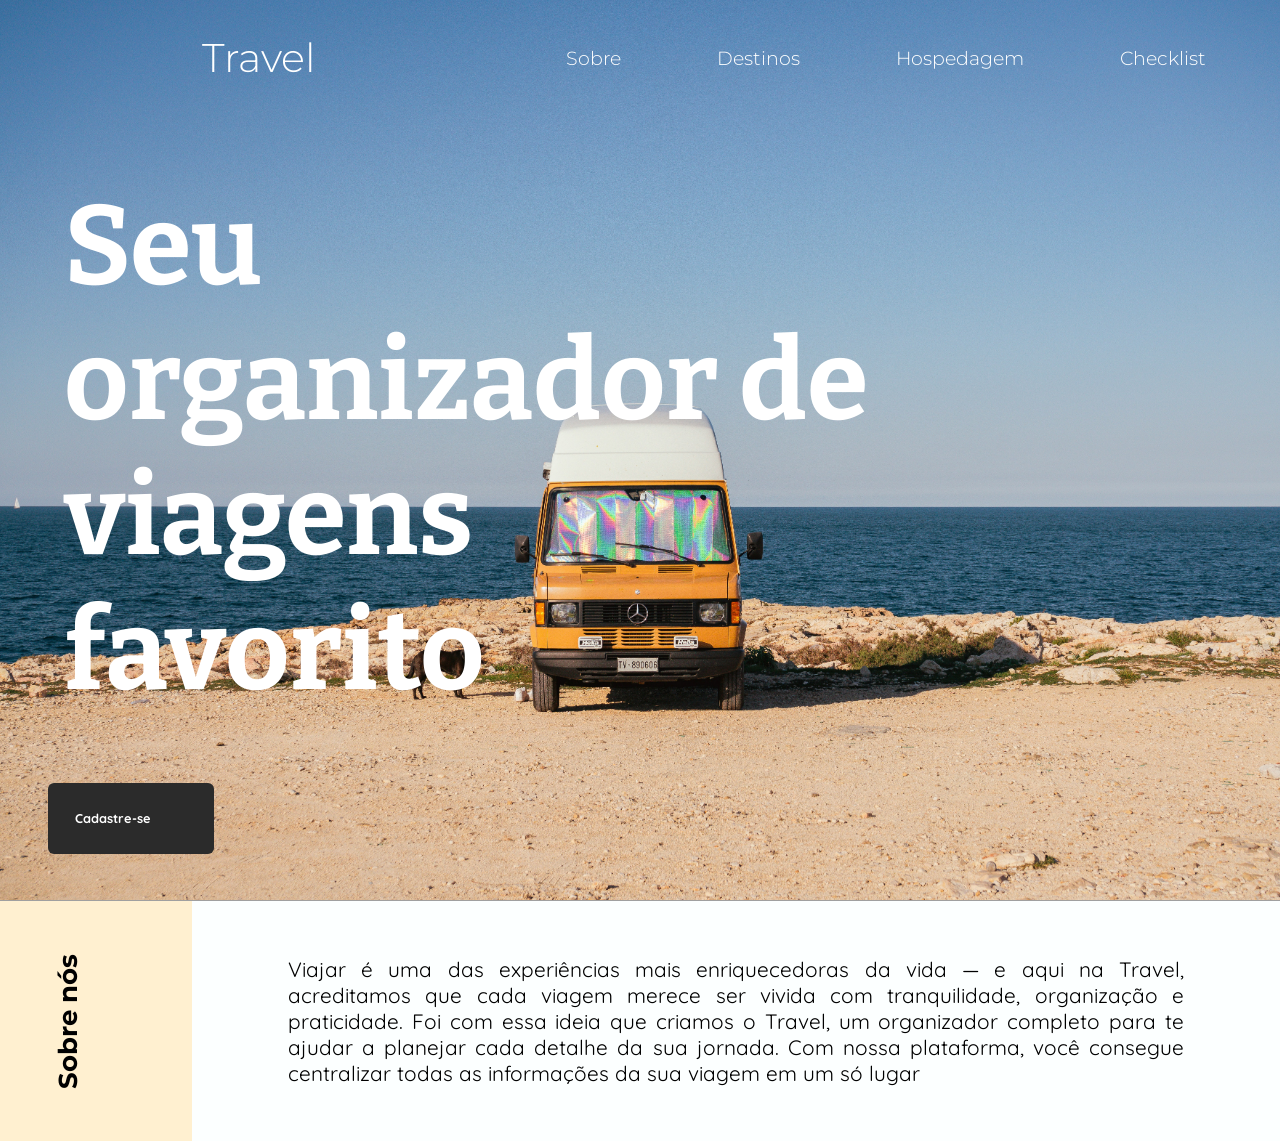
==== index.html @ 61f28c80 "First commit of landing page" ====
<!DOCTYPE html>
<html lang="en">

<head>
    <meta charset="UTF-8">
    <meta name="viewport" content="width=device-width, initial-scale=1.0">
    <link rel="preconnect" href="https://fonts.googleapis.com">
    <link rel="preconnect" href="https://fonts.gstatic.com" crossorigin>
    <link
        href="https://fonts.googleapis.com/css2?family=Bitter:ital,wght@0,100..900;1,100..900&family=Montserrat:ital,wght@0,100..900;1,100..900&family=Quicksand:wght@300..700&display=swap"
        rel="stylesheet">
    <title>Travel</title>
    <link rel="stylesheet" href="styles/index.style.css">
</head>
<body>
    <section id="image-control">
        <header id="main-header">
            <div>
                <h1><a href="index.html">Travel</a></h1>
            </div>
            <a href="#side-drawer" id="menu-button">
                <span></span>
                <span></span>
                <span></span>
            </a>
            <nav>
                <ul>
                    <li><a href="#about-us">Sobre</a></li>
                    <li><a href="">Destinos</a></li>
                    <li><a href="">Hospedagem</a></li>
                    <li><a href="">Checklist</a></li>
                </ul>
            </nav>
        </header>
        <aside id="side-drawer">
            <header>
                <a href="#" id="alter-button">
                    <span></span>
                    <span></span>
                    <span></span>
                </a>
            </header>
            <nav>
                <ul>
                    <li><a href="#about-us">Sobre</a></li>
                    <li><a href="">Destinos</a></li>
                    <li><a href="">Hospedagem</a></li>
                    <li><a href="">Checklist</a></li>
                </ul>
            </nav>
        </aside>
        <main>
            <div id="hero">
                <h2>Seu<br>organizador de<br>viagens<br>favorito</h2>
            </div>
            <div id="login">
                <a href="">Cadastre-se</a>
            </div>
    </section>
    <section id="about-us">
        <div id="blue-section">
            <h3 id="about-title">Sobre nós</h3>
        </div>
        <div id="about-text">
            <p>
                Viajar é uma das experiências mais enriquecedoras da vida
                — e aqui na Travel, acreditamos que cada viagem merece ser vivida com tranquilidade, organização e
                praticidade.
                Foi com essa ideia que criamos o Travel, um organizador completo para te ajudar a planejar cada detalhe
                da sua jornada. Com nossa plataforma,
                você consegue centralizar todas as informações da sua viagem em um só lugar
            </p>
        </div>
    </section>
    </main>
</body>
</html>
---- styles/index.style.css ----
body{
    color: white;
    margin: 0;
    font-family: 'Quicksand', sans-serif;
}

#image-control{
    background-image: url('/images/max-bohme-hvnqLm01za4-unsplash.jpg');
    height: 100vh;
    background-size: cover;
    background-repeat: no-repeat;
    background-position: center;
}

#main-header nav{
    display: none;
}

header{
    height: 4rem;
    display: flex;
    justify-content: space-between;
    align-items: center;
    padding: 5%;
}

a{
    text-decoration: none;
    color: inherit;
}

#main-header a{
    color: inherit;
    font-family: 'Montserrat', sans-serif;
    font-weight: 300;
    padding: 1rem;  
    font-size: 2rem;
}

#hero{
    padding: 1.5rem;
    padding-top: 0;
    animation-name: slide-in;
    animation-duration: 2s;
}

#login a{
    background-color: rgb(43, 43, 43);
    width: 4.2rem;
    padding: 1.3rem;
    border-radius: 6px;
    margin-left: 1rem;
    height: 1rem;
    font-size: 0.7rem;
    text-align: center;
    font-weight: bold;
    display: flex;
    align-items: center;
    animation-name: slide-in;
    animation-duration: 2s;
}

h2{
    font-family: 'Bitter',sans-serif;
    font-weight: bold;
    font-size: 3rem;
    margin: 0;
}

#menu-button{
    display: flex;
    width: 3rem;
    height: 2.5rem;
    flex-direction: column;
    justify-content: space-around;
}

#menu-button span{
    width: 100%;
    height: 2px;
    background-color: white;
}

#alter-button{
    display: flex;
    width: 1rem;
    height: 2.5rem;
    flex-direction: column;
    justify-content: space-around;
    padding: 0;
}

#alter-button span{
    width: 100%;
    height: 2px;
    background-color: rgb(0, 0, 0);
}

#side-drawer header{
    width: 100%;
    justify-content: end;
    padding: 3rem;
    box-sizing: border-box;
    padding-bottom: 0;
}

#side-drawer{
    width: 100%;
    height: 50%;
    background-color: rgb(255, 255, 255);
    position: fixed;
    top: 0;
    left: 0;
    border-radius: 0 0 6px 6px;
    transform: translateY(-20px);
    transition: opacity 0.4s ease, transform 0.4s ease;
    opacity: 0;
    pointer-events: none;
}

#side-drawer:target{
    display: block;
    transform: translateY(0);
    pointer-events: auto;
    opacity: 1;
}

#side-drawer ul{
    list-style: none;
    text-align: center;
    padding: 2rem;
    height: 100%;
    font-size: 1.2rem;
    margin: 0;
    padding-top: 0;
}

nav ul{
    color: black;
}

nav ul li{
    margin: 2rem;
}

#about-us{
    height: 15rem;
    background-color: rgb(252, 255, 255);
    display: flex;
    border-top: 1px solid rgb(160, 160, 160);
}

#blue-section{
    background-color: rgb(255, 240, 208);
    height: 100%;
    width: 30%;
    text-align: center;
    display: flex;
    align-items: center;
}

#about-title{
    margin: 0;
    font-family: 'Montserrat';
    color: black;
    font-weight: bold;
    rotate: 270deg;
    font-size: 1.3rem;
}

#about-text {
    color: black;
    width: 70%;
    font-size: 0.8rem;
    margin: 0;
    text-align: justify;
    display: flex;
    align-items: center;
    padding: 1rem;
}

#about-text p{
    margin: 0;
    
}

@media(min-width: 48rem){
    header{
        padding: 2%;
    }

    #main-header h1{
        margin-left: 10rem;
    }

    #main-header h1 a{
        font-size: 2.5rem;
    }

    #main-header nav{
        display: block;
    }

    #main-header nav ul{
        display: flex;
        list-style: none;
        color: white;
        flex-wrap: wrap;
    }

    #main-header nav ul a{
        font-size: 1.2rem;
    }

    #main-header nav ul a:hover{
        text-decoration: underline;
    }

    #menu-button{
        display: none;
    }

    #hero{
        padding: 4rem;
    }

    #hero h2{
        font-size: 7rem;
    }

    #login{
        margin-left: 2rem
    }

    #login a{
        width: 7rem;
        padding: 1.7rem;
        border-radius: 6px;
        margin-left: 1rem;
        height: 1rem;
        font-size: 0.8rem;
        text-align: center;
        font-weight: bold;
    }

    #login a:hover{
        background-color: rgb(56, 56, 56);
    }

    #blue-section{
        width: 15%;
    }

    #about-title{
        margin: auto;
        font-size: 1.6rem;
        margin-left: 0;
    }
    
    #about-text {
        font-size: 1.3rem;
        margin: auto;
    }
}

@media(min-width:48rem) and (max-width:70.3rem){

    #main-header{
        display: flex;
        justify-content: space-around;
        align-items: center;
    }
    
    #main-header h1{
        margin-left: 0;
    }

    #main-header nav ul{
        padding: 0;
    }

    #main-header nav ul li{
        margin: 0;
    }

    #main-header nav ul li a{
        font-size: 0.9rem;
    }

    #hero{
        padding-bottom: 0;
        padding-left: 1rem;
    }

    #hero h2{
        font-size: 6rem;
    }
}


@keyframes slide-in{
    0%{
        transform: translateY(-100px);
        opacity: 0;
    }
    100%{
        transform: translateY(0);
        opacity: 1;
    }
}
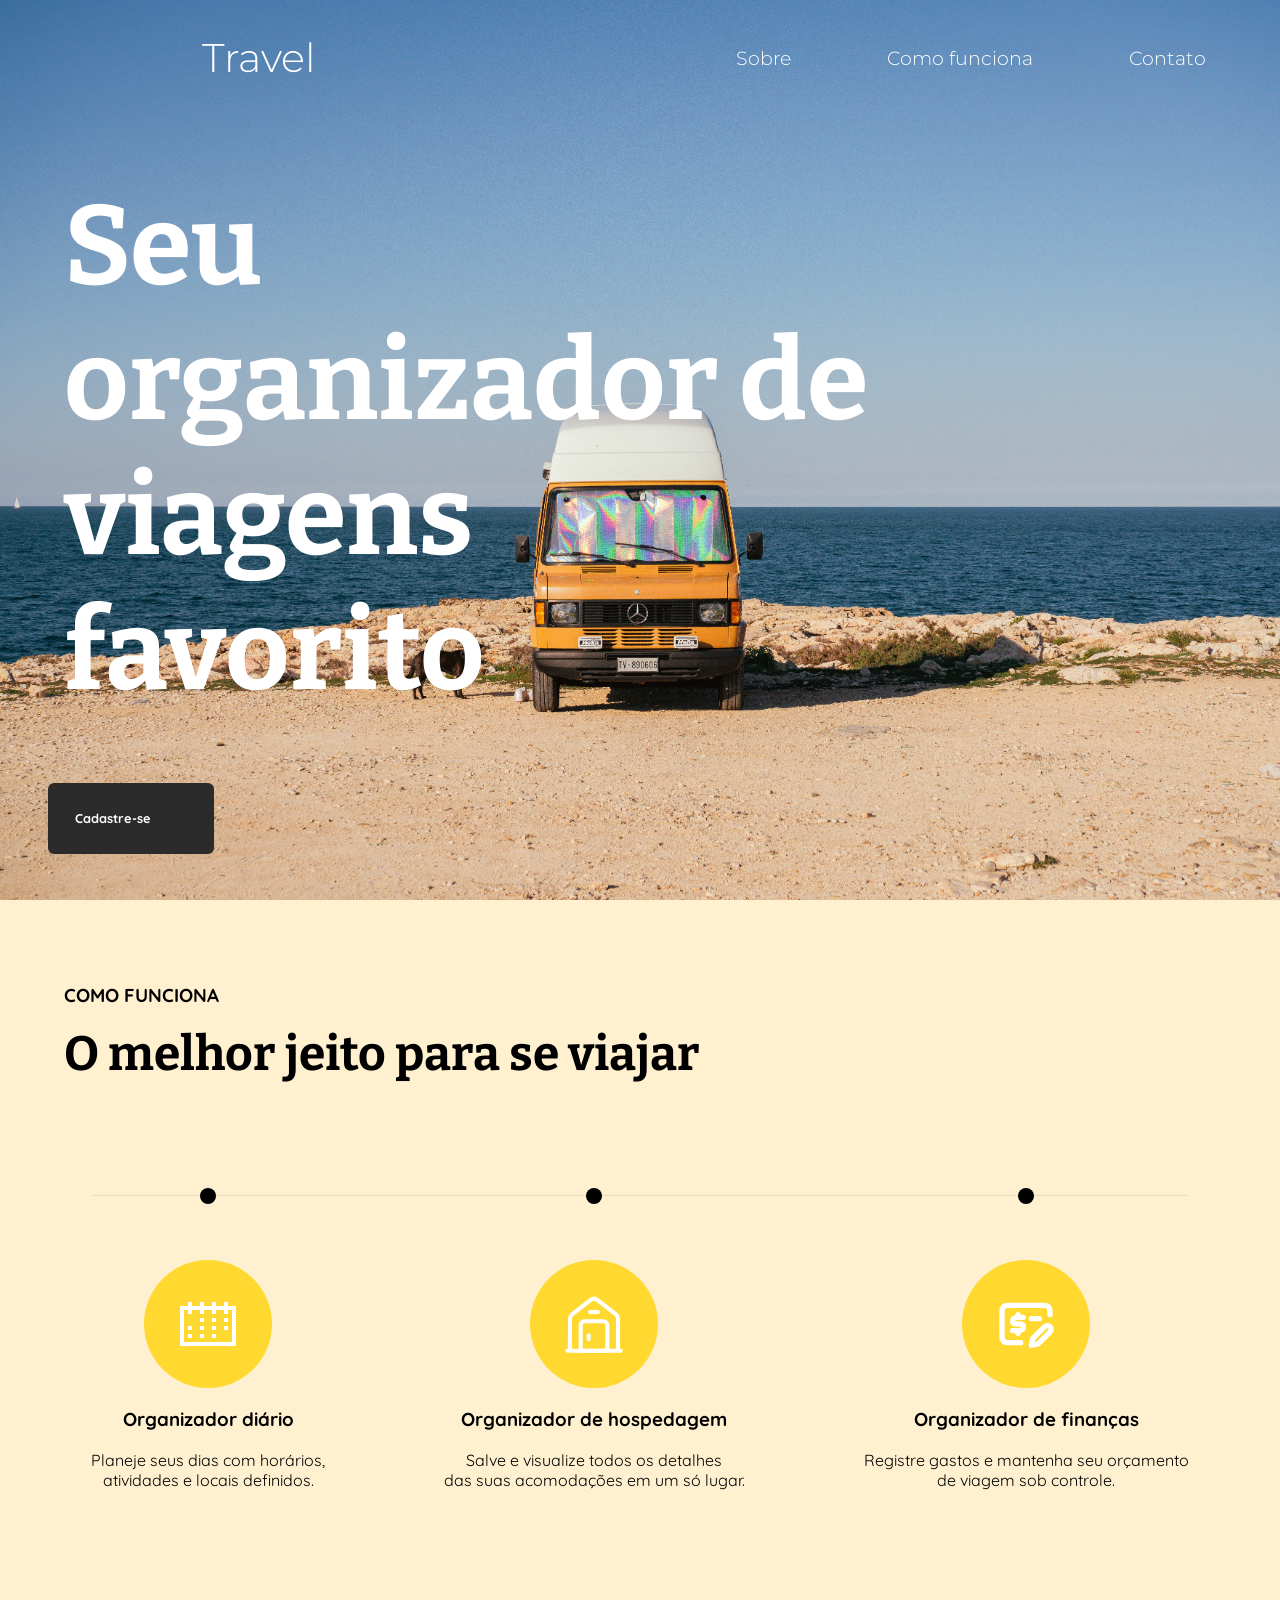
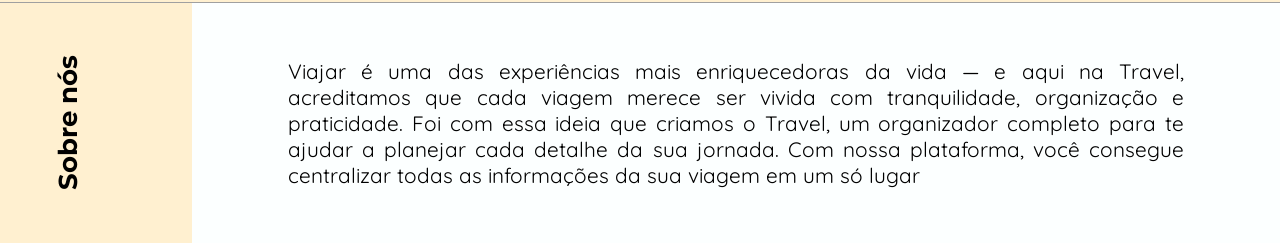
==== commit 8998091f: "Landing Page update" ====
--- a/index.html
+++ b/index.html
@@ -26,9 +26,8 @@
             <nav>
                 <ul>
                     <li><a href="#about-us">Sobre</a></li>
-                    <li><a href="">Destinos</a></li>
-                    <li><a href="">Hospedagem</a></li>
-                    <li><a href="">Checklist</a></li>
+                    <li><a href="#explanation">Como funciona</a></li>
+                    <li><a href="">Contato</a></li>
                 </ul>
             </nav>
         </header>
@@ -43,9 +42,8 @@
             <nav>
                 <ul>
                     <li><a href="#about-us">Sobre</a></li>
-                    <li><a href="">Destinos</a></li>
-                    <li><a href="">Hospedagem</a></li>
-                    <li><a href="">Checklist</a></li>
+                    <li><a href="#explanation">Como funciona</a></li>
+                    <li><a href="">Contato</a></li>
                 </ul>
             </nav>
         </aside>
@@ -56,6 +54,57 @@
             <div id="login">
                 <a href="">Cadastre-se</a>
             </div>
+    </section>
+    <section id="explanation">
+        <div id="explanation-header">
+            <h3>COMO FUNCIONA</h3>
+            <H2>O melhor jeito para se viajar</H2>
+        </div>
+            <div class="line">
+                <div class="line-dots"></div>
+            </div>
+        <div id="line-complement">
+            <ul>
+                <li class="control">
+                    <div class="line-dots2"></div>
+                    <div class="control-div">
+                        <div class="hero-circles">
+                            <svg viewBox="0 0 32 32" id="icons" version="1.0" xml:space="preserve" xmlns="http://www.w3.org/2000/svg" xmlns:xlink="http://www.w3.org/1999/xlink" fill="#ffffff" stroke="#ffffff"><g id="SVGRepo_bgCarrier" stroke-width="0"></g><g id="SVGRepo_tracerCarrier" stroke-linecap="round" stroke-linejoin="round"></g><g id="SVGRepo_iconCarrier"><style type="text/css"> .st0{fill:none;stroke:#ffffff;stroke-width:2;stroke-miterlimit:10;} </style><rect class="st0" height="18" id="XMLID_27_" width="26" x="3" y="8"></rect><line class="st0" id="XMLID_79_" x1="7" x2="7" y1="5" y2="11"></line><line class="st0" id="XMLID_80_" x1="13" x2="13" y1="5" y2="11"></line><line class="st0" id="XMLID_82_" x1="19" x2="19" y1="5" y2="11"></line><line class="st0" id="XMLID_83_" x1="25" x2="25" y1="5" y2="11"></line><line class="st0" id="XMLID_122_" x1="13" x2="13" y1="13" y2="15"></line><line class="st0" id="XMLID_123_" x1="19" x2="19" y1="13" y2="15"></line><line class="st0" id="XMLID_124_" x1="25" x2="25" y1="13" y2="15"></line><line class="st0" id="XMLID_128_" x1="7" x2="7" y1="17" y2="19"></line><line class="st0" id="XMLID_129_" x1="13" x2="13" y1="17" y2="19"></line><line class="st0" id="XMLID_144_" x1="7" x2="7" y1="21" y2="23"></line><line class="st0" id="XMLID_143_" x1="13" x2="13" y1="21" y2="23"></line><line class="st0" id="XMLID_86_" x1="19" x2="19" y1="17" y2="19"></line><line class="st0" id="XMLID_145_" x1="19" x2="19" y1="21" y2="23"></line><line class="st0" id="XMLID_130_" x1="25" x2="25" y1="17" y2="19"></line><g id="XMLID_386_"></g></g></svg>
+                        </div>
+                        <div>
+                            <h3>Organizador diário</h3>
+                            <p>Planeje seus dias com horários,<br>atividades e locais definidos.</p>
+                        </div>
+                    </div>
+                </li>
+                <li class="control">
+                    <div class="line-dots2"></div>
+                    <div class="control-div">
+                        <div class="hero-circles">
+                            <svg viewBox="0 0 24 24" fill="none" xmlns="http://www.w3.org/2000/svg"><g id="SVGRepo_bgCarrier" stroke-width="0"></g><g id="SVGRepo_tracerCarrier" stroke-linecap="round" stroke-linejoin="round"></g><g id="SVGRepo_iconCarrier"> <path d="M2 22H22" stroke="#ffffff" stroke-width="1.5" stroke-miterlimit="10" stroke-linecap="round" stroke-linejoin="round"></path> <path d="M2.94995 22L2.99995 9.96999C2.99995 9.35999 3.28995 8.78004 3.76995 8.40004L10.77 2.95003C11.49 2.39003 12.5 2.39003 13.23 2.95003L20.23 8.39003C20.72 8.77003 21 9.34999 21 9.96999V22" stroke="#ffffff" stroke-width="1.5" stroke-miterlimit="10" stroke-linejoin="round"></path> <path d="M15.5 11H8.5C7.67 11 7 11.67 7 12.5V22H17V12.5C17 11.67 16.33 11 15.5 11Z" stroke="#ffffff" stroke-width="1.5" stroke-miterlimit="10" stroke-linecap="round" stroke-linejoin="round"></path> <path d="M10 16.25V17.75" stroke="#ffffff" stroke-width="1.5" stroke-miterlimit="10" stroke-linecap="round" stroke-linejoin="round"></path> <path d="M10.5 7.5H13.5" stroke="#ffffff" stroke-width="1.5" stroke-miterlimit="10" stroke-linecap="round" stroke-linejoin="round"></path> </g></svg>
+                        </div>
+                        <div>
+                            <h3>Organizador de hospedagem</h3>
+                            <p>Salve e visualize todos os detalhes<br> das suas acomodações em um só lugar.</p>
+                        </div>
+                    </div>
+                </li>
+                <li class="control">
+                    <div class="line-dots2"></div>
+                    <div class="control-div">
+                        <div class="hero-circles">
+                            <svg viewBox="0 0 24 24" fill="none" xmlns="http://www.w3.org/2000/svg"><g id="SVGRepo_bgCarrier" stroke-width="0"></g><g id="SVGRepo_tracerCarrier" stroke-linecap="round" stroke-linejoin="round"></g><g id="SVGRepo_iconCarrier"> <path d="M10 19H6.2C5.0799 19 4.51984 19 4.09202 18.782C3.71569 18.5903 3.40973 18.2843 3.21799 17.908C3 17.4802 3 16.9201 3 15.8V8.2C3 7.07989 3 6.51984 3.21799 6.09202C3.40973 5.71569 3.71569 5.40973 4.09202 5.21799C4.51984 5 5.0799 5 6.2 5H17.8C18.9201 5 19.4802 5 19.908 5.21799C20.2843 5.40973 20.5903 5.71569 20.782 6.09202C21 6.51984 21 7.0799 21 8.2V8.5M9 9.5V8.5M9 9.5H11.0001M9 9.5C7.88279 9.49998 7.00244 9.62616 7.0001 10.8325C6.99834 11.7328 7.00009 12 9.00009 12C11.0001 12 11.0001 12.2055 11.0001 13.1667C11.0001 13.889 11 14.5 9 14.5M9 15.5V14.5M9 14.5L7.0001 14.5M14 10H17M14 20L16.025 19.595C16.2015 19.5597 16.2898 19.542 16.3721 19.5097C16.4452 19.4811 16.5147 19.4439 16.579 19.399C16.6516 19.3484 16.7152 19.2848 16.8426 19.1574L21 15C21.5523 14.4477 21.5523 13.5523 21 13C20.4477 12.4477 19.5523 12.4477 19 13L14.8426 17.1574C14.7152 17.2848 14.6516 17.3484 14.601 17.421C14.5561 17.4853 14.5189 17.5548 14.4903 17.6279C14.458 17.7102 14.4403 17.7985 14.405 17.975L14 20Z" stroke="#ffffff" stroke-width="2" stroke-linecap="round" stroke-linejoin="round"></path> </g></svg>
+                        </div>
+                        <div>
+                            <h3>Organizador de finanças</h3>
+                            <p>
+                                Registre gastos e mantenha seu orçamento<br> de viagem sob controle.
+                            </p>
+                        </div>
+                    </div>
+                </li>
+            </ul>
+        </div>
     </section>
     <section id="about-us">
         <div id="blue-section">
--- a/styles/index.style.css
+++ b/styles/index.style.css
@@ -143,6 +143,85 @@
     margin: 2rem;
 }
 
+ul{
+    list-style: none;
+}
+
+#explanation{
+    /* background: linear-gradient(180deg, rgb(255, 240, 208), rgb(232, 248, 255)); */
+    background-color: rgb(255, 240, 208);
+    color: black;
+    height: 100%;
+}
+
+#explanation-header{
+    padding: 2rem;
+}
+
+.line{
+    height: 0.05rem;
+    background-color: rgba(165, 165, 165, 0.295);
+    width: 90%;
+    margin: auto;
+    margin-top: 5rem;
+    
+}
+
+#line-complement{
+    width: 100%;
+    top: 67.2rem;
+    display: flex;
+    flex-direction: column;
+    flex-wrap: wrap;
+}
+
+#line-complement ul{
+    display: flex;
+    justify-content: space-around;
+    padding: 0;
+    flex-wrap: wrap;
+}
+
+.line-dots{
+    background-color: black;
+    height: 1rem;
+    width: 1rem;
+    border-radius: 40px;
+    display: flex;
+    position: absolute;
+    right: 50%;
+    top: 140.5%;
+}
+
+.line-dots2{
+    display: none;
+}
+
+.control{
+    display: flex;
+    flex-direction: column;
+    align-items: center;
+    text-align: center;
+    gap: 2rem;
+    
+}
+
+.control-div{
+    padding: 3rem;
+}
+
+.hero-circles{
+    background-color: rgb(255, 217, 48);
+    height: 8rem;
+    width: 8rem;
+    border-radius: 70px;
+    margin: auto;
+}
+
+svg{
+    scale: 0.5;
+}
+
 #about-us{
     height: 15rem;
     background-color: rgb(252, 255, 255);
@@ -183,6 +262,7 @@
     margin: 0;
     
 }
+
 
 @media(min-width: 48rem){
     header{
@@ -247,6 +327,31 @@
         background-color: rgb(56, 56, 56);
     }
 
+    #explanation{
+        /* background: linear-gradient(180deg, rgb(255, 240, 208), rgb(232, 248, 255)); */
+        color: black;
+        padding: 2rem;
+    }
+
+    .control-div{
+        padding-top: 0;
+    }
+
+    .line-dots{
+        display: none;
+    }
+
+    .line-dots2{
+        display: block;
+        background-color: black;
+        height: 1rem;
+        width: 1rem;
+        border-radius: 40px;
+        position: relative;
+        bottom: 1.5rem;
+        margin: 0;
+    }
+
     #blue-section{
         width: 15%;
     }
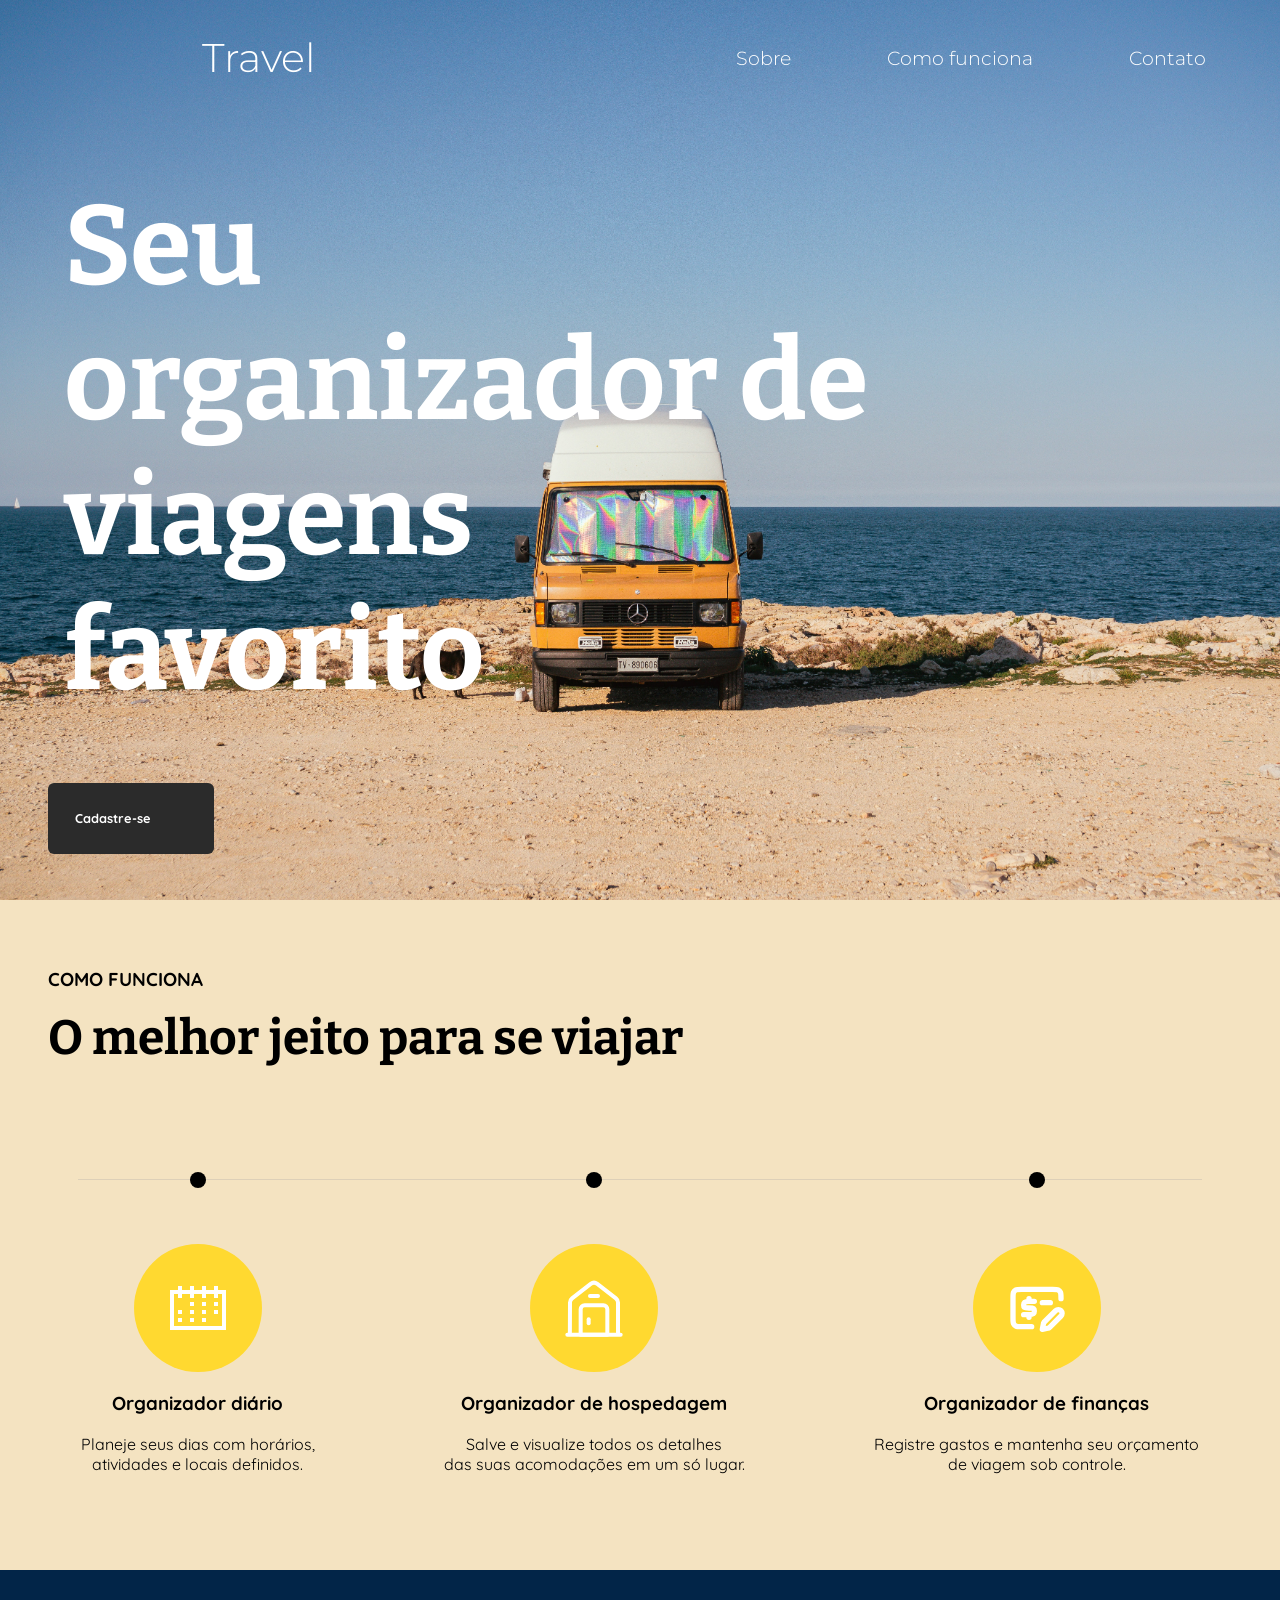
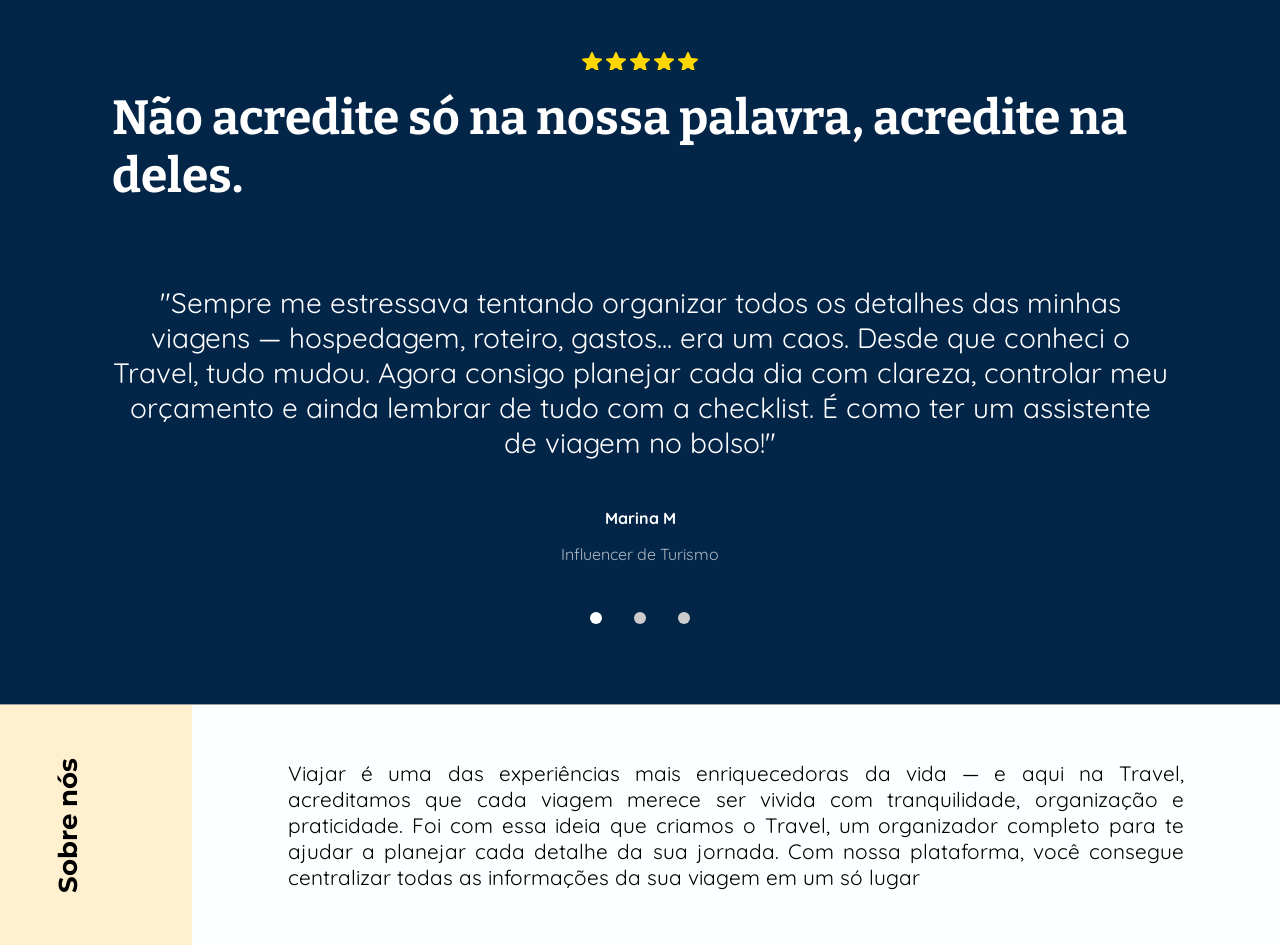
==== commit 0650609c: "Finalizando Landing Page" ====
--- a/index.html
+++ b/index.html
@@ -106,6 +106,90 @@
             </ul>
         </div>
     </section>
+    <section id="opinions">
+        <div id="opinion-header">
+            <div id="stars">
+                <div class="icon">
+                    <svg width="100%" viewBox="0 0 18 17" fill="none" xmlns="http://www.w3.org/2000/svg">
+                        <path d="M8.16379 0.551109C8.47316 -0.183704 9.52684 -0.183703 9.83621 0.551111L11.6621 4.88811C11.7926 5.19789 12.0875 5.40955 12.426 5.43636L17.1654 5.81173C17.9684 5.87533 18.294 6.86532 17.6822 7.38306L14.0713 10.4388C13.8134 10.6571 13.7007 10.9996 13.7795 11.3259L14.8827 15.8949C15.0696 16.669 14.2172 17.2809 13.5297 16.8661L9.47208 14.4176C9.18225 14.2427 8.81775 14.2427 8.52793 14.4176L4.47029 16.8661C3.7828 17.2809 2.93036 16.669 3.11727 15.8949L4.22048 11.3259C4.29928 10.9996 4.18664 10.6571 3.92873 10.4388L0.317756 7.38306C-0.294046 6.86532 0.0315611 5.87533 0.834562 5.81173L5.57402 5.43636C5.91255 5.40955 6.20744 5.19789 6.33786 4.88811L8.16379 0.551109Z" fill="currentColor"></path>
+                    </svg>
+                </div>
+                <div class="icon">
+                    <svg width="100%" viewBox="0 0 18 17" fill="none" xmlns="http://www.w3.org/2000/svg">
+                        <path d="M8.16379 0.551109C8.47316 -0.183704 9.52684 -0.183703 9.83621 0.551111L11.6621 4.88811C11.7926 5.19789 12.0875 5.40955 12.426 5.43636L17.1654 5.81173C17.9684 5.87533 18.294 6.86532 17.6822 7.38306L14.0713 10.4388C13.8134 10.6571 13.7007 10.9996 13.7795 11.3259L14.8827 15.8949C15.0696 16.669 14.2172 17.2809 13.5297 16.8661L9.47208 14.4176C9.18225 14.2427 8.81775 14.2427 8.52793 14.4176L4.47029 16.8661C3.7828 17.2809 2.93036 16.669 3.11727 15.8949L4.22048 11.3259C4.29928 10.9996 4.18664 10.6571 3.92873 10.4388L0.317756 7.38306C-0.294046 6.86532 0.0315611 5.87533 0.834562 5.81173L5.57402 5.43636C5.91255 5.40955 6.20744 5.19789 6.33786 4.88811L8.16379 0.551109Z" fill="currentColor"></path>
+                    </svg>
+                </div>
+                <div class="icon">
+                    <svg width="100%" viewBox="0 0 18 17" fill="none" xmlns="http://www.w3.org/2000/svg">
+                        <path d="M8.16379 0.551109C8.47316 -0.183704 9.52684 -0.183703 9.83621 0.551111L11.6621 4.88811C11.7926 5.19789 12.0875 5.40955 12.426 5.43636L17.1654 5.81173C17.9684 5.87533 18.294 6.86532 17.6822 7.38306L14.0713 10.4388C13.8134 10.6571 13.7007 10.9996 13.7795 11.3259L14.8827 15.8949C15.0696 16.669 14.2172 17.2809 13.5297 16.8661L9.47208 14.4176C9.18225 14.2427 8.81775 14.2427 8.52793 14.4176L4.47029 16.8661C3.7828 17.2809 2.93036 16.669 3.11727 15.8949L4.22048 11.3259C4.29928 10.9996 4.18664 10.6571 3.92873 10.4388L0.317756 7.38306C-0.294046 6.86532 0.0315611 5.87533 0.834562 5.81173L5.57402 5.43636C5.91255 5.40955 6.20744 5.19789 6.33786 4.88811L8.16379 0.551109Z" fill="currentColor"></path>
+                    </svg>
+                </div>
+                <div class="icon">
+                    <svg width="100%" viewBox="0 0 18 17" fill="none" xmlns="http://www.w3.org/2000/svg">
+                        <path d="M8.16379 0.551109C8.47316 -0.183704 9.52684 -0.183703 9.83621 0.551111L11.6621 4.88811C11.7926 5.19789 12.0875 5.40955 12.426 5.43636L17.1654 5.81173C17.9684 5.87533 18.294 6.86532 17.6822 7.38306L14.0713 10.4388C13.8134 10.6571 13.7007 10.9996 13.7795 11.3259L14.8827 15.8949C15.0696 16.669 14.2172 17.2809 13.5297 16.8661L9.47208 14.4176C9.18225 14.2427 8.81775 14.2427 8.52793 14.4176L4.47029 16.8661C3.7828 17.2809 2.93036 16.669 3.11727 15.8949L4.22048 11.3259C4.29928 10.9996 4.18664 10.6571 3.92873 10.4388L0.317756 7.38306C-0.294046 6.86532 0.0315611 5.87533 0.834562 5.81173L5.57402 5.43636C5.91255 5.40955 6.20744 5.19789 6.33786 4.88811L8.16379 0.551109Z" fill="currentColor"></path>
+                    </svg>
+                </div>
+                <div class="icon">
+                    <svg width="100%" viewBox="0 0 18 17" fill="none" xmlns="http://www.w3.org/2000/svg">
+                        <path d="M8.16379 0.551109C8.47316 -0.183704 9.52684 -0.183703 9.83621 0.551111L11.6621 4.88811C11.7926 5.19789 12.0875 5.40955 12.426 5.43636L17.1654 5.81173C17.9684 5.87533 18.294 6.86532 17.6822 7.38306L14.0713 10.4388C13.8134 10.6571 13.7007 10.9996 13.7795 11.3259L14.8827 15.8949C15.0696 16.669 14.2172 17.2809 13.5297 16.8661L9.47208 14.4176C9.18225 14.2427 8.81775 14.2427 8.52793 14.4176L4.47029 16.8661C3.7828 17.2809 2.93036 16.669 3.11727 15.8949L4.22048 11.3259C4.29928 10.9996 4.18664 10.6571 3.92873 10.4388L0.317756 7.38306C-0.294046 6.86532 0.0315611 5.87533 0.834562 5.81173L5.57402 5.43636C5.91255 5.40955 6.20744 5.19789 6.33786 4.88811L8.16379 0.551109Z" fill="currentColor"></path>
+                    </svg>
+                </div>
+            </div>
+            <h2>Não acredite só na nossa palavra, acredite na deles.</h2>
+        </div>
+        <div id="opinion-slider">
+  
+            <!-- Inputs primeiro -->
+            <input type="radio" name="slider" id="op1" checked>
+            <input type="radio" name="slider" id="op2">
+            <input type="radio" name="slider" id="op3">
+          
+            <!-- Conteúdo das opiniões -->
+            <div id="opinion-content">
+              <div id="opinion-hero">
+                "Sempre me estressava tentando organizar todos os detalhes das minhas viagens
+                — hospedagem, roteiro, gastos... era um caos. Desde que conheci o Travel, tudo mudou. 
+                Agora consigo planejar cada dia com clareza, controlar meu orçamento e ainda lembrar 
+                de tudo com a checklist. É como ter um assistente de viagem no bolso!"
+                <div class="author-description">
+                    <p><strong>Marina M</strong></p>
+                    <p class="job">Influencer de Turismo</p>
+                </div>
+              </div>
+              <div id="second-opinion">
+                “Desde que implementamos o sistema, nossa operação mudou completamente. 
+                A interface é intuitiva, o suporte é excepcional e os clientes perceberam a 
+                diferença logo nas primeiras semanas. Estamos economizando tempo, ganhando 
+                eficiência e entregando uma experiência muito melhor para nosso público. 
+                Já recomendei para outros parceiros e, sinceramente, não imagino mais nosso 
+                dia a dia sem essa solução.”
+                <div class="author-description">
+                    <p><strong>Camila M</strong></p>
+                    <p class="job">Gerente de Operações Internacionais</p>
+                </div>
+              </div>
+              <div id="third-opinion">
+                "Antes do Travel, nossa equipe perdia horas tentando alinhar cronogramas e 
+                ajustar imprevistos. Hoje, conseguimos visualizar toda a logística das viagens 
+                em tempo real, com notificações automáticas e ajustes rápidos. Isso nos deu muito 
+                mais segurança e autonomia para trabalhar. É uma ferramenta que realmente transforma a 
+                rotina."
+                <div class="author-description">
+                    <p><strong>Carlos T</strong></p>
+                    <p class="job">Gerente de operações logísticas</p>
+                </div>
+              </div>
+            </div>
+            <!-- Controles das bolinhas -->
+            <div id="slider-dot-control">
+              <label for="op1"></label>
+              <label for="op2"></label>
+              <label for="op3"></label>
+            </div>
+          
+          </div>
+          
+    </section>
     <section id="about-us">
         <div id="blue-section">
             <h3 id="about-title">Sobre nós</h3>
--- a/styles/index.style.css
+++ b/styles/index.style.css
@@ -149,7 +149,7 @@
 
 #explanation{
     /* background: linear-gradient(180deg, rgb(255, 240, 208), rgb(232, 248, 255)); */
-    background-color: rgb(255, 240, 208);
+    background-color: #F4E3C1;
     color: black;
     height: 100%;
 }
@@ -182,17 +182,6 @@
     flex-wrap: wrap;
 }
 
-.line-dots{
-    background-color: black;
-    height: 1rem;
-    width: 1rem;
-    border-radius: 40px;
-    display: flex;
-    position: absolute;
-    right: 50%;
-    top: 140.5%;
-}
-
 .line-dots2{
     display: none;
 }
@@ -218,10 +207,95 @@
     margin: auto;
 }
 
-svg{
+.hero-circles svg{
     scale: 0.5;
 }
 
+#opinions{
+    background-color: #022548;
+    padding-top: 4rem;
+    padding-bottom: 4rem;
+}
+
+#opinion-header{
+    display: flex;
+    flex-direction: column;
+    align-items: center;
+}
+
+#stars{
+    display: flex;
+    box-sizing: border-box;
+    text-align: center;
+}
+
+.icon{
+    width: 1.25rem;
+    height: 1.25rem;
+    margin: 0.12rem;
+    color: #ffd600;
+    justify-content: center;
+}
+
+#opinion-header h2{
+    font-size: 2.25rem;
+    margin-top: 1rem;
+    padding: 2rem;
+    padding-top: 0;
+}
+
+#opinion-content {
+    text-align: center;
+    padding: 2rem;
+    margin-top: 1rem;
+    padding-top: 0;
+  }
+  
+  #opinion-hero,
+  #second-opinion,
+  #third-opinion {
+    display: none;
+    animation: fade 0.5s ease-in-out;
+  }
+  
+  .job {
+    opacity: 0.68;
+  }
+  
+  #slider-dot-control {
+    display: flex;
+    justify-content: center;
+    gap: 2rem;
+  }
+  
+  #slider-dot-control label {
+    width: 12px;
+    height: 12px;
+    background: #ccc;
+    border-radius: 50%;
+    cursor: pointer;
+  }
+  
+  input[type="radio"] {
+    display: none;
+  }
+  
+  #op1:checked ~ #slider-dot-control label[for="op1"],
+  #op2:checked ~ #slider-dot-control label[for="op2"],
+  #op3:checked ~ #slider-dot-control label[for="op3"] {
+    background: #fff;
+  }
+  
+  #op1:checked ~ #opinion-content #opinion-hero {
+    display: block;
+  }
+  #op2:checked ~ #opinion-content #second-opinion {
+    display: block;
+  }
+  #op3:checked ~ #opinion-content #third-opinion {
+    display: block;
+  }
+  
 #about-us{
     height: 15rem;
     background-color: rgb(252, 255, 255);
@@ -330,7 +404,7 @@
     #explanation{
         /* background: linear-gradient(180deg, rgb(255, 240, 208), rgb(232, 248, 255)); */
         color: black;
-        padding: 2rem;
+        padding: 1rem;
     }
 
     .control-div{
@@ -352,6 +426,30 @@
         margin: 0;
     }
 
+    #opinions{
+        padding: 5rem;
+    }
+
+    #opinion-header h2{
+        font-size: 3rem;
+        margin-top: 1rem;
+        padding: 2rem;
+        padding-top: 0;
+    }
+
+    #opinion-content{
+        font-size: 1.75rem;
+        padding-top: 2rem;
+    }
+
+    #opinion-content p{
+        font-size: 1rem;
+    }
+
+    .author-description{
+        margin-top: 3rem;
+    }
+    
     #blue-section{
         width: 15%;
     }
@@ -413,3 +511,9 @@
         opacity: 1;
     }
 }
+
+@keyframes fade {
+    from { opacity: 0; transform: translateY(10px); }
+    to { opacity: 1; transform: translateY(0); }
+  }
+  
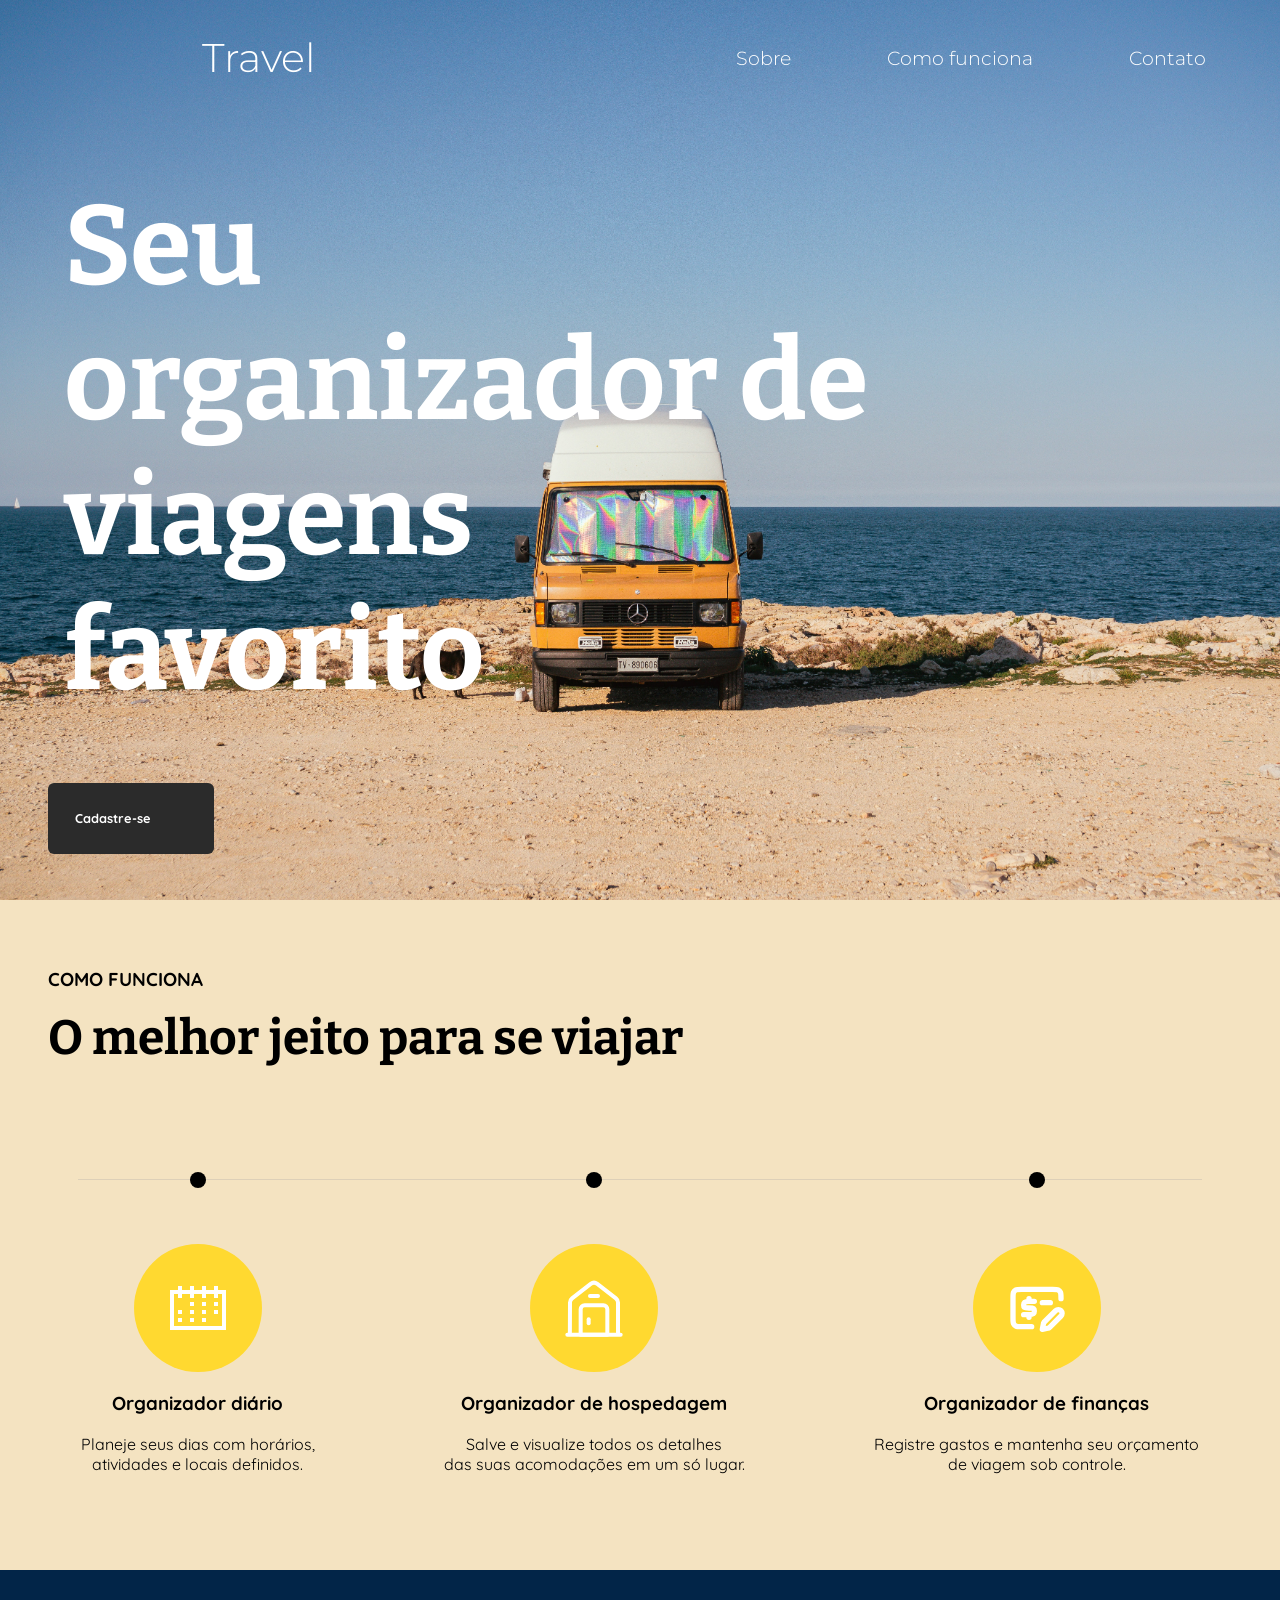
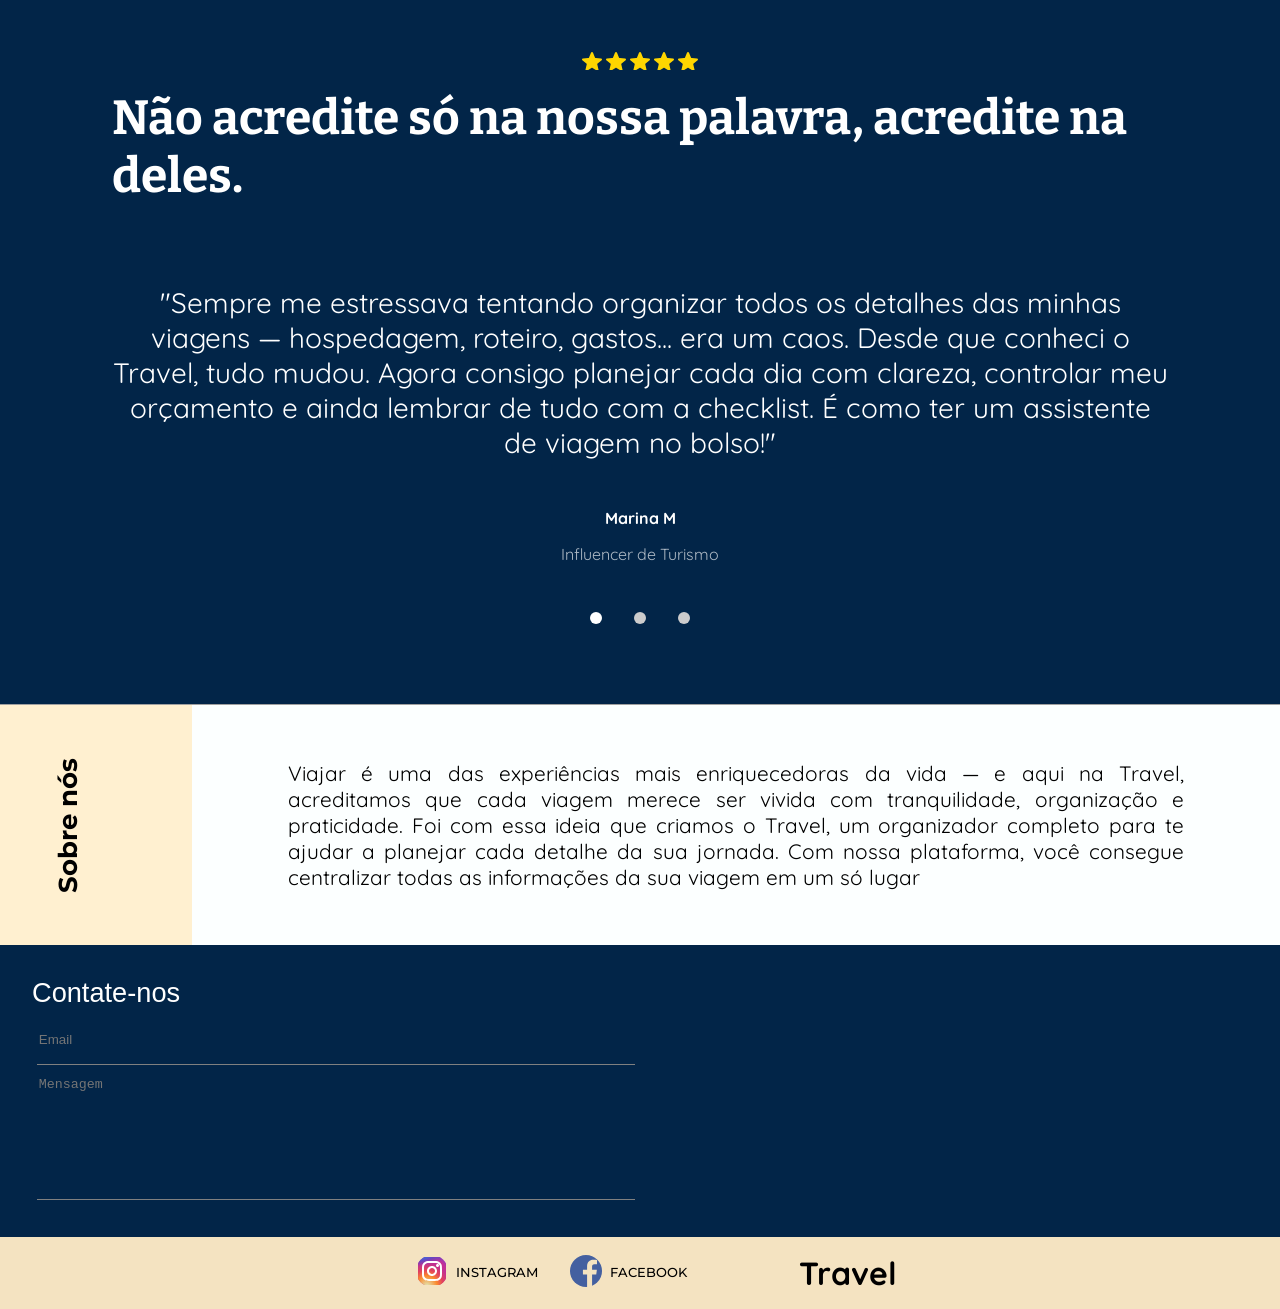
==== commit 6206d14e: "Landing page finalizada" ====
--- a/index.html
+++ b/index.html
@@ -138,13 +138,9 @@
             <h2>Não acredite só na nossa palavra, acredite na deles.</h2>
         </div>
         <div id="opinion-slider">
-  
-            <!-- Inputs primeiro -->
             <input type="radio" name="slider" id="op1" checked>
             <input type="radio" name="slider" id="op2">
             <input type="radio" name="slider" id="op3">
-          
-            <!-- Conteúdo das opiniões -->
             <div id="opinion-content">
               <div id="opinion-hero">
                 "Sempre me estressava tentando organizar todos os detalhes das minhas viagens
@@ -180,15 +176,12 @@
                 </div>
               </div>
             </div>
-            <!-- Controles das bolinhas -->
             <div id="slider-dot-control">
               <label for="op1"></label>
               <label for="op2"></label>
               <label for="op3"></label>
             </div>
-          
-          </div>
-          
+          </div>  
     </section>
     <section id="about-us">
         <div id="blue-section">
@@ -206,5 +199,33 @@
         </div>
     </section>
     </main>
+    <footer>
+        <div id="form-control">
+            <h3>Contate-nos</h3>
+            <form>
+                <input type="email" id="email" name="user-email" placeholder="Email">
+                <textarea placeholder="Mensagem" required rows="8"></textarea>
+            </form>
+        </div>
+        <div id="icon-control">
+            <div class="icons">
+                <a href="">
+                    <div class="footer-icon">
+                        <svg viewBox="0 0 32 32" fill="none" xmlns="http://www.w3.org/2000/svg"><g id="SVGRepo_bgCarrier" stroke-width="0"></g><g id="SVGRepo_tracerCarrier" stroke-linecap="round" stroke-linejoin="round"></g><g id="SVGRepo_iconCarrier"> <rect x="2" y="2" width="28" height="28" rx="6" fill="url(#paint0_radial_87_7153)"></rect> <rect x="2" y="2" width="28" height="28" rx="6" fill="url(#paint1_radial_87_7153)"></rect> <rect x="2" y="2" width="28" height="28" rx="6" fill="url(#paint2_radial_87_7153)"></rect> <path d="M23 10.5C23 11.3284 22.3284 12 21.5 12C20.6716 12 20 11.3284 20 10.5C20 9.67157 20.6716 9 21.5 9C22.3284 9 23 9.67157 23 10.5Z" fill="white"></path> <path fill-rule="evenodd" clip-rule="evenodd" d="M16 21C18.7614 21 21 18.7614 21 16C21 13.2386 18.7614 11 16 11C13.2386 11 11 13.2386 11 16C11 18.7614 13.2386 21 16 21ZM16 19C17.6569 19 19 17.6569 19 16C19 14.3431 17.6569 13 16 13C14.3431 13 13 14.3431 13 16C13 17.6569 14.3431 19 16 19Z" fill="white"></path> <path fill-rule="evenodd" clip-rule="evenodd" d="M6 15.6C6 12.2397 6 10.5595 6.65396 9.27606C7.2292 8.14708 8.14708 7.2292 9.27606 6.65396C10.5595 6 12.2397 6 15.6 6H16.4C19.7603 6 21.4405 6 22.7239 6.65396C23.8529 7.2292 24.7708 8.14708 25.346 9.27606C26 10.5595 26 12.2397 26 15.6V16.4C26 19.7603 26 21.4405 25.346 22.7239C24.7708 23.8529 23.8529 24.7708 22.7239 25.346C21.4405 26 19.7603 26 16.4 26H15.6C12.2397 26 10.5595 26 9.27606 25.346C8.14708 24.7708 7.2292 23.8529 6.65396 22.7239C6 21.4405 6 19.7603 6 16.4V15.6ZM15.6 8H16.4C18.1132 8 19.2777 8.00156 20.1779 8.0751C21.0548 8.14674 21.5032 8.27659 21.816 8.43597C22.5686 8.81947 23.1805 9.43139 23.564 10.184C23.7234 10.4968 23.8533 10.9452 23.9249 11.8221C23.9984 12.7223 24 13.8868 24 15.6V16.4C24 18.1132 23.9984 19.2777 23.9249 20.1779C23.8533 21.0548 23.7234 21.5032 23.564 21.816C23.1805 22.5686 22.5686 23.1805 21.816 23.564C21.5032 23.7234 21.0548 23.8533 20.1779 23.9249C19.2777 23.9984 18.1132 24 16.4 24H15.6C13.8868 24 12.7223 23.9984 11.8221 23.9249C10.9452 23.8533 10.4968 23.7234 10.184 23.564C9.43139 23.1805 8.81947 22.5686 8.43597 21.816C8.27659 21.5032 8.14674 21.0548 8.0751 20.1779C8.00156 19.2777 8 18.1132 8 16.4V15.6C8 13.8868 8.00156 12.7223 8.0751 11.8221C8.14674 10.9452 8.27659 10.4968 8.43597 10.184C8.81947 9.43139 9.43139 8.81947 10.184 8.43597C10.4968 8.27659 10.9452 8.14674 11.8221 8.0751C12.7223 8.00156 13.8868 8 15.6 8Z" fill="white"></path> <defs> <radialGradient id="paint0_radial_87_7153" cx="0" cy="0" r="1" gradientUnits="userSpaceOnUse" gradientTransform="translate(12 23) rotate(-55.3758) scale(25.5196)"> <stop stop-color="#B13589"></stop> <stop offset="0.79309" stop-color="#C62F94"></stop> <stop offset="1" stop-color="#8A3AC8"></stop> </radialGradient> <radialGradient id="paint1_radial_87_7153" cx="0" cy="0" r="1" gradientUnits="userSpaceOnUse" gradientTransform="translate(11 31) rotate(-65.1363) scale(22.5942)"> <stop stop-color="#E0E8B7"></stop> <stop offset="0.444662" stop-color="#FB8A2E"></stop> <stop offset="0.71474" stop-color="#E2425C"></stop> <stop offset="1" stop-color="#E2425C" stop-opacity="0"></stop> </radialGradient> <radialGradient id="paint2_radial_87_7153" cx="0" cy="0" r="1" gradientUnits="userSpaceOnUse" gradientTransform="translate(0.500002 3) rotate(-8.1301) scale(38.8909 8.31836)"> <stop offset="0.156701" stop-color="#406ADC"></stop> <stop offset="0.467799" stop-color="#6A45BE"></stop> <stop offset="1" stop-color="#6A45BE" stop-opacity="0"></stop> </radialGradient> </defs> </g></svg>
+                    </div>
+                    <p>INSTAGRAM</p>
+                </a>
+            </div>
+            <div class="icons">
+                <a href="">
+                    <div class="footer-icon">
+                        <svg viewBox="0 0 48 48" version="1.1" xmlns="http://www.w3.org/2000/svg" xmlns:xlink="http://www.w3.org/1999/xlink" fill="#000000"><g id="SVGRepo_bgCarrier" stroke-width="0"></g><g id="SVGRepo_tracerCarrier" stroke-linecap="round" stroke-linejoin="round"></g><g id="SVGRepo_iconCarrier"> <title>Facebook-color</title> <desc>Created with Sketch.</desc> <defs> </defs> <g id="Icons" stroke="none" stroke-width="1" fill="none" fill-rule="evenodd"> <g id="Color-" transform="translate(-200.000000, -160.000000)" fill="#4460A0"> <path d="M225.638355,208 L202.649232,208 C201.185673,208 200,206.813592 200,205.350603 L200,162.649211 C200,161.18585 201.185859,160 202.649232,160 L245.350955,160 C246.813955,160 248,161.18585 248,162.649211 L248,205.350603 C248,206.813778 246.813769,208 245.350955,208 L233.119305,208 L233.119305,189.411755 L239.358521,189.411755 L240.292755,182.167586 L233.119305,182.167586 L233.119305,177.542641 C233.119305,175.445287 233.701712,174.01601 236.70929,174.01601 L240.545311,174.014333 L240.545311,167.535091 C239.881886,167.446808 237.604784,167.24957 234.955552,167.24957 C229.424834,167.24957 225.638355,170.625526 225.638355,176.825209 L225.638355,182.167586 L219.383122,182.167586 L219.383122,189.411755 L225.638355,189.411755 L225.638355,208 L225.638355,208 Z" id="Facebook"> </path> </g> </g> </g></svg>
+                    </div>
+                    <p>FACEBOOK</p>
+                </a>
+            </div>
+            <h1 id="footer-logo"><a href="index.html">Travel</a></h1>
+        </div>
+    </footer>
 </body>
 </html>
--- a/styles/index.style.css
+++ b/styles/index.style.css
@@ -337,6 +337,86 @@
     
 }
 
+footer{
+    display: flex;
+}
+
+footer h1{
+    color: black;
+    margin: 0;
+}
+
+footer h3{
+    margin: 0;
+    font-size: 1.7rem;
+    font-family: sans-serif;
+    font-weight: normal;
+}
+
+#form-control{
+    padding: 2rem;
+    background-color: #022548;
+}
+
+footer form{
+    display: flex;
+    flex-direction: column;
+    width: 50%;
+}
+
+input{
+    height: 3rem;
+    margin: 0.3rem;
+    border: none;
+    background-color: transparent;
+    outline: none;
+    color: white;
+    border-bottom: 1px solid gray;
+}
+
+textarea{
+    margin: 0.3rem;
+    border: none;
+    resize: none;
+    background-color: transparent;
+    outline: none;
+    color: white;
+    border-bottom: 1px solid gray;
+}
+
+#icon-control{
+    background-color: #F4E3C1;
+    width: 100%;
+    display: flex;
+    padding: 1rem;
+    flex-direction: column-reverse;
+    align-items: center;
+}
+
+.icons a{
+    display: flex;
+    justify-content: center;
+    box-sizing: border-box;
+    align-items: center;
+    gap: 0.5rem;
+    color: black;
+    font-family: 'Montserrat';
+    font-size: 0.8rem;
+    font-weight: 500;
+}
+
+.footer-icon{
+    width: 2rem;
+}
+
+.footer-icon svg{
+    border-radius: 100%;
+}
+
+#footer-logo{
+    margin-bottom: 5rem; 
+}
+
 
 @media(min-width: 48rem){
     header{
@@ -464,6 +544,21 @@
         font-size: 1.3rem;
         margin: auto;
     }
+
+    footer{
+        display: block;
+    }
+
+    #icon-control{
+        flex-direction: row;
+        justify-content: center;
+        gap: 2rem;
+    }
+
+    #footer-logo{
+        margin: 0;
+        margin-left: 5rem;
+    }
 }
 
 @media(min-width:48rem) and (max-width:70.3rem){
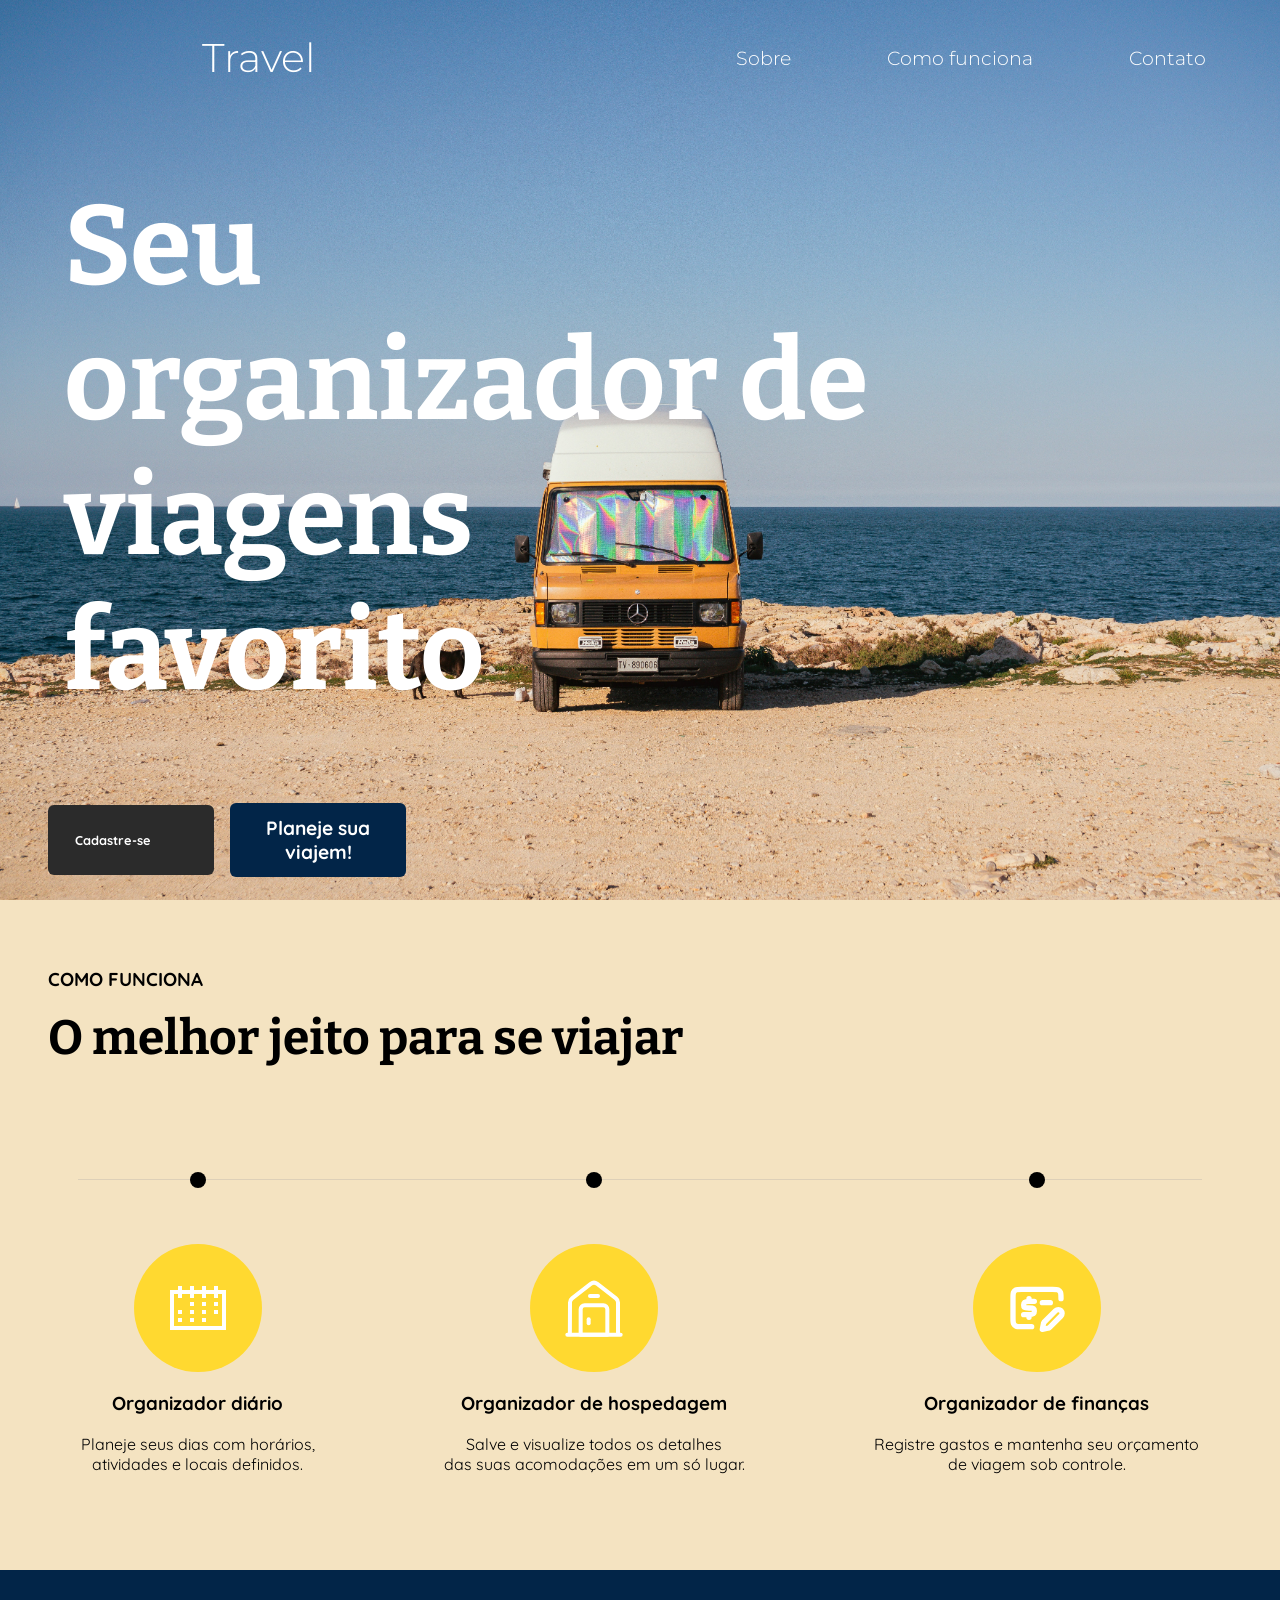
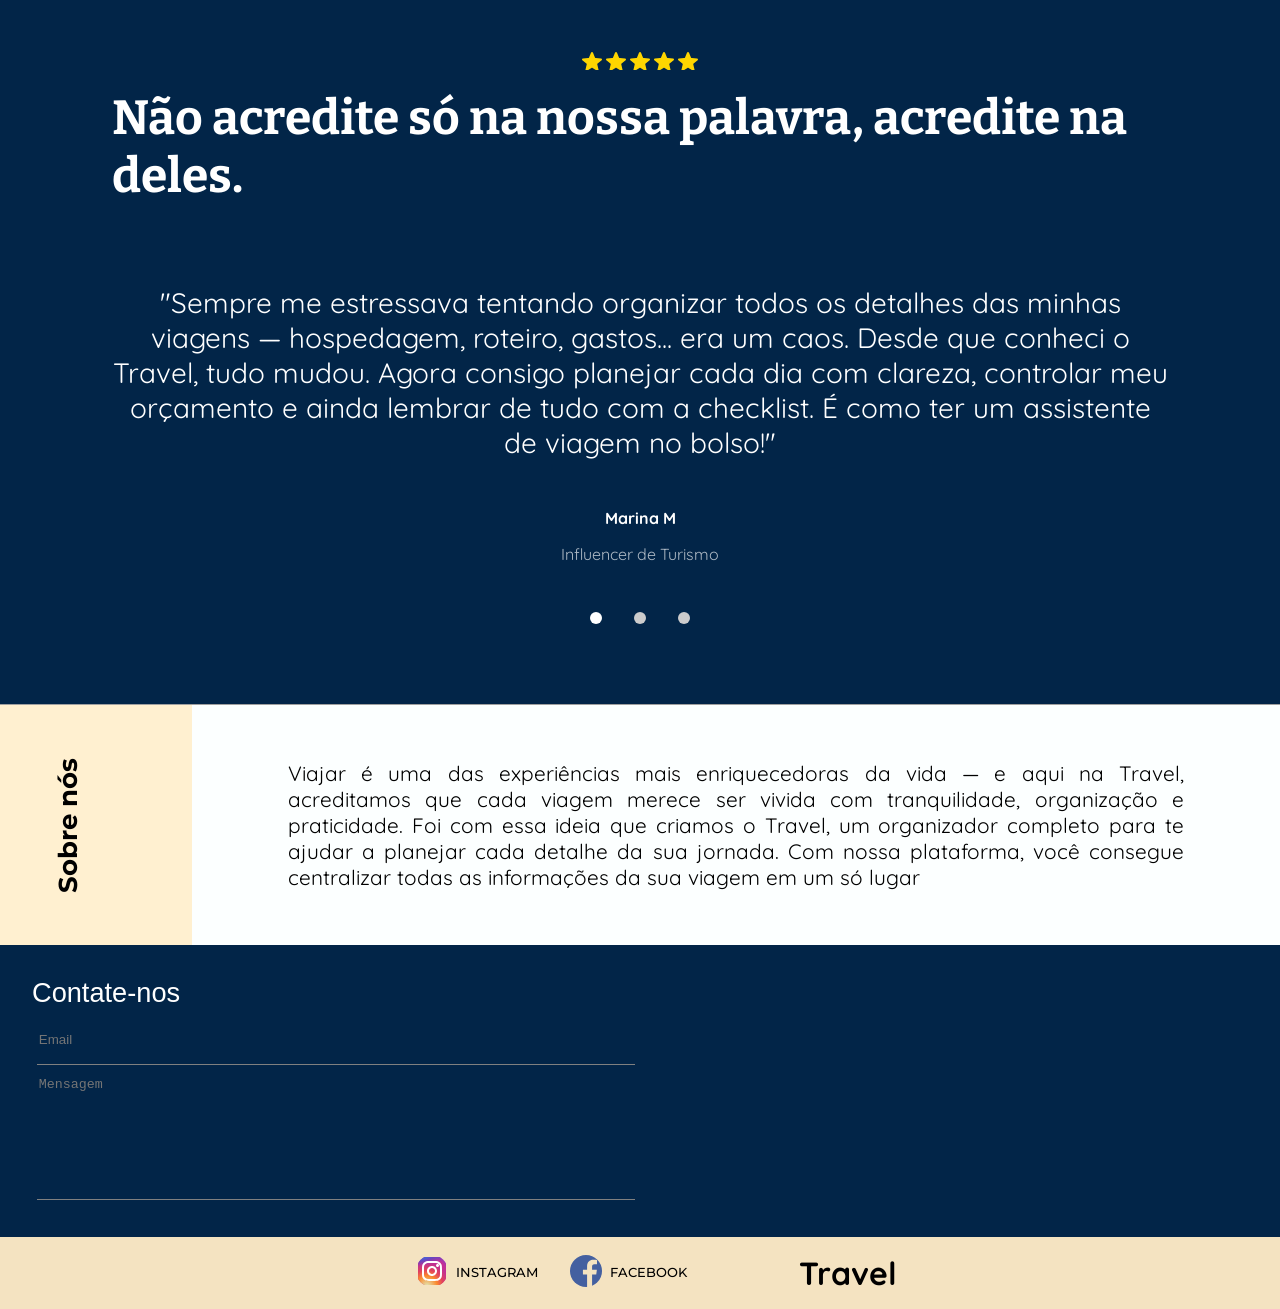
==== commit 7e88a850: "Mariz 5 Merge and adaptações" ====
--- a/index.html
+++ b/index.html
@@ -51,8 +51,13 @@
             <div id="hero">
                 <h2>Seu<br>organizador de<br>viagens<br>favorito</h2>
             </div>
-            <div id="login">
-                <a href="">Cadastre-se</a>
+            <div id="main-buttons">
+                <div id="login">
+                    <a href="./login.html">Cadastre-se</a>
+                </div>
+                <div id="home-page">
+                    <h1><a href="./home_page.html">Planeje sua viajem!</a></h1>
+                </div>
             </div>
     </section>
     <section id="explanation">
--- a/styles/index.style.css
+++ b/styles/index.style.css
@@ -5,7 +5,7 @@
 }
 
 #image-control{
-    background-image: url('/images/max-bohme-hvnqLm01za4-unsplash.jpg');
+    background-image: url("../images/max-bohme-hvnqLm01za4-unsplash.jpg");
     height: 100vh;
     background-size: cover;
     background-repeat: no-repeat;
@@ -42,6 +42,13 @@
     padding-top: 0;
     animation-name: slide-in;
     animation-duration: 2s;
+}
+
+#main-buttons{
+    display: flex;
+    flex-direction: row;
+    /* justify-content: center; */
+    align-items:center;
 }
 
 #login a{
@@ -52,6 +59,22 @@
     margin-left: 1rem;
     height: 1rem;
     font-size: 0.7rem;
+    text-align: center;
+    font-weight: bold;
+    display: flex;
+    align-items: center;
+    animation-name: slide-in;
+    animation-duration: 2s;
+}
+
+#home-page a{
+    background-color: #022548;
+    width: 8.4rem;
+    padding: 1.3rem;
+    border-radius: 6px;
+    margin-left: 1rem;
+    height: 2rem;
+    font-size: 1.2rem;
     text-align: center;
     font-weight: bold;
     display: flex;
